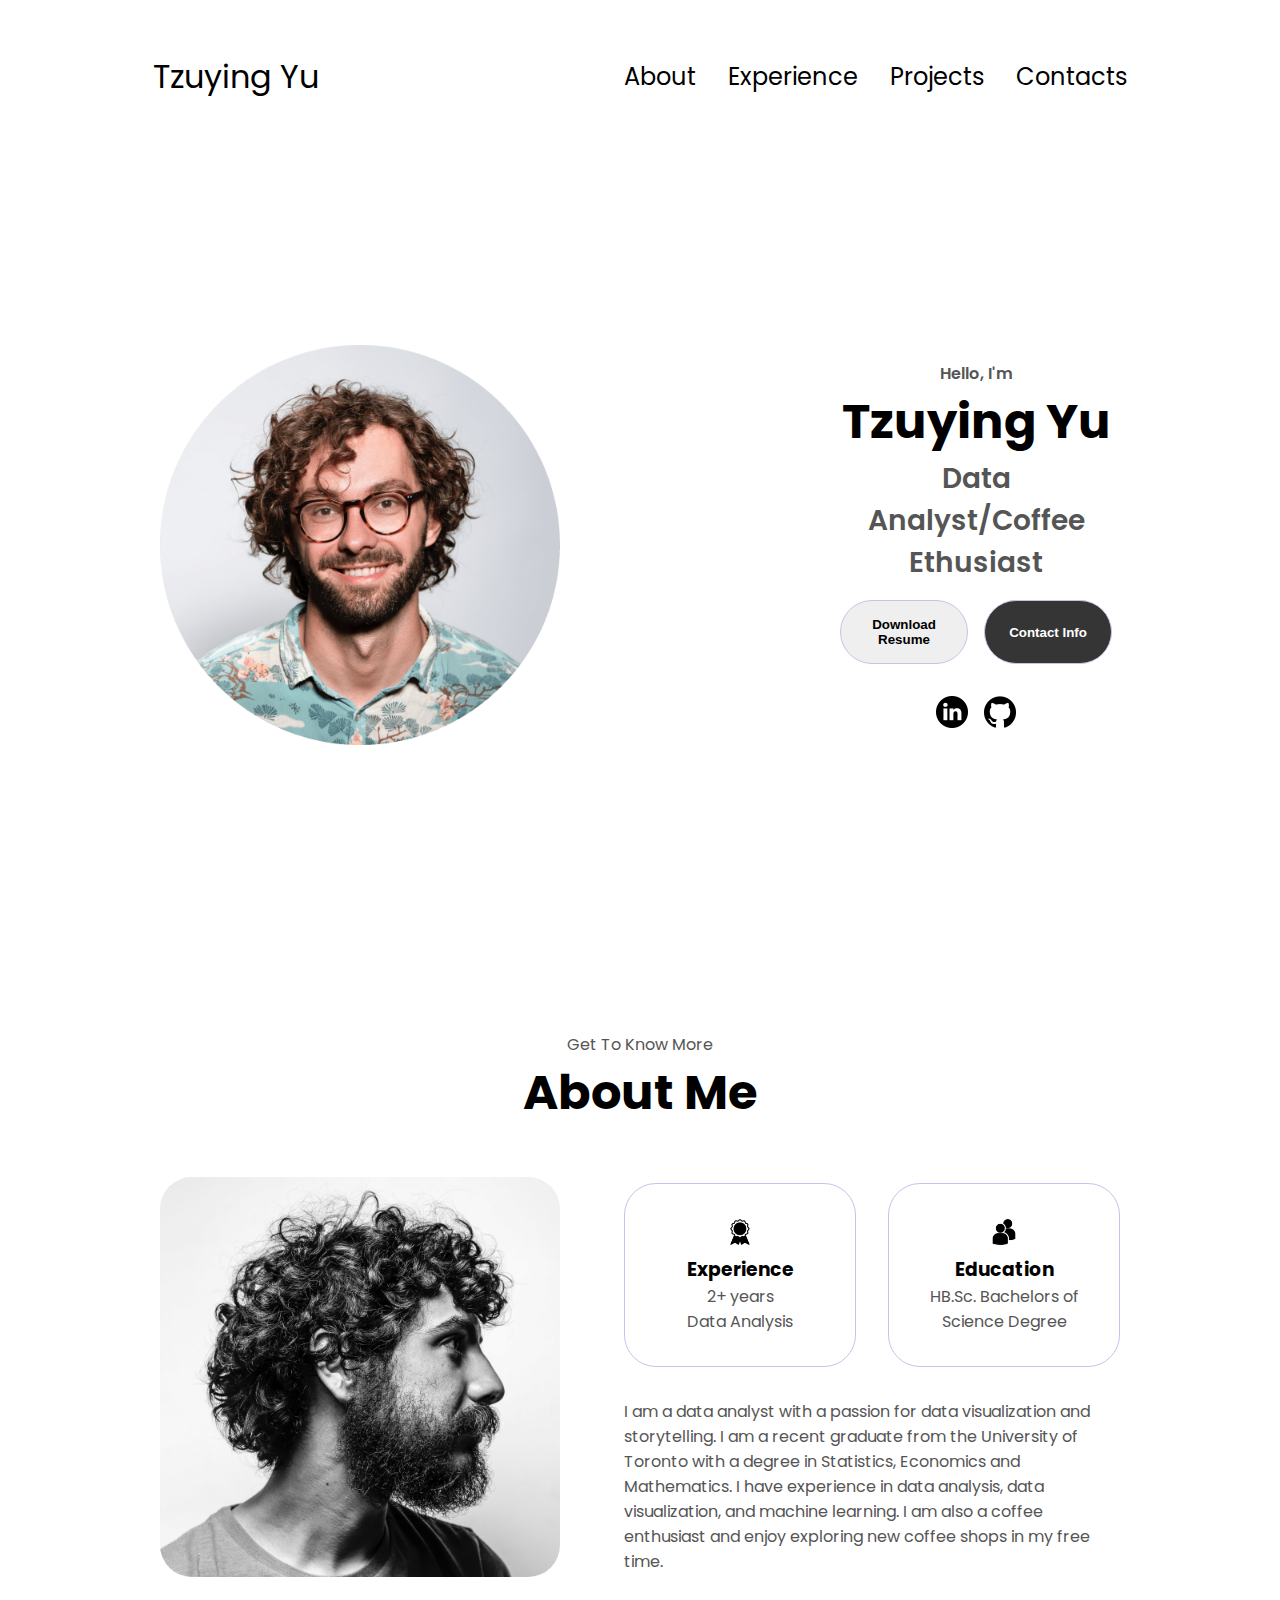
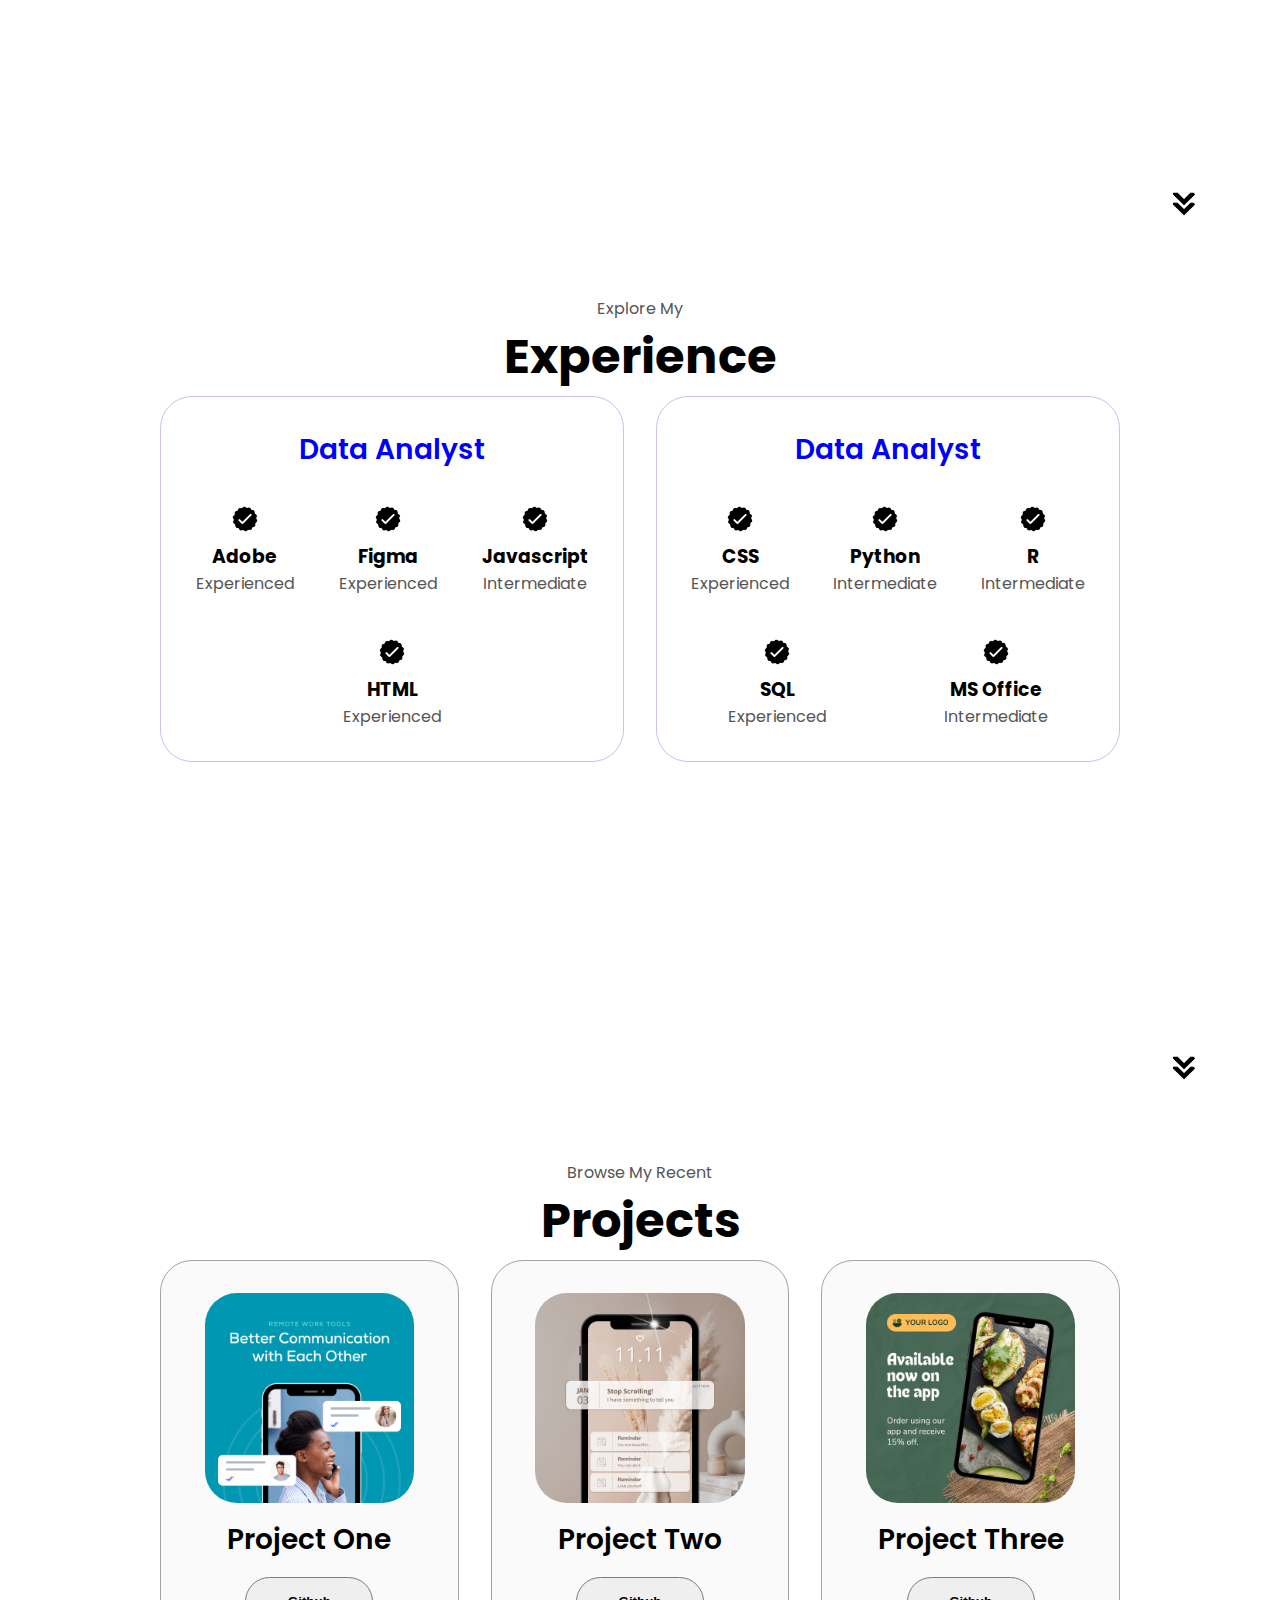
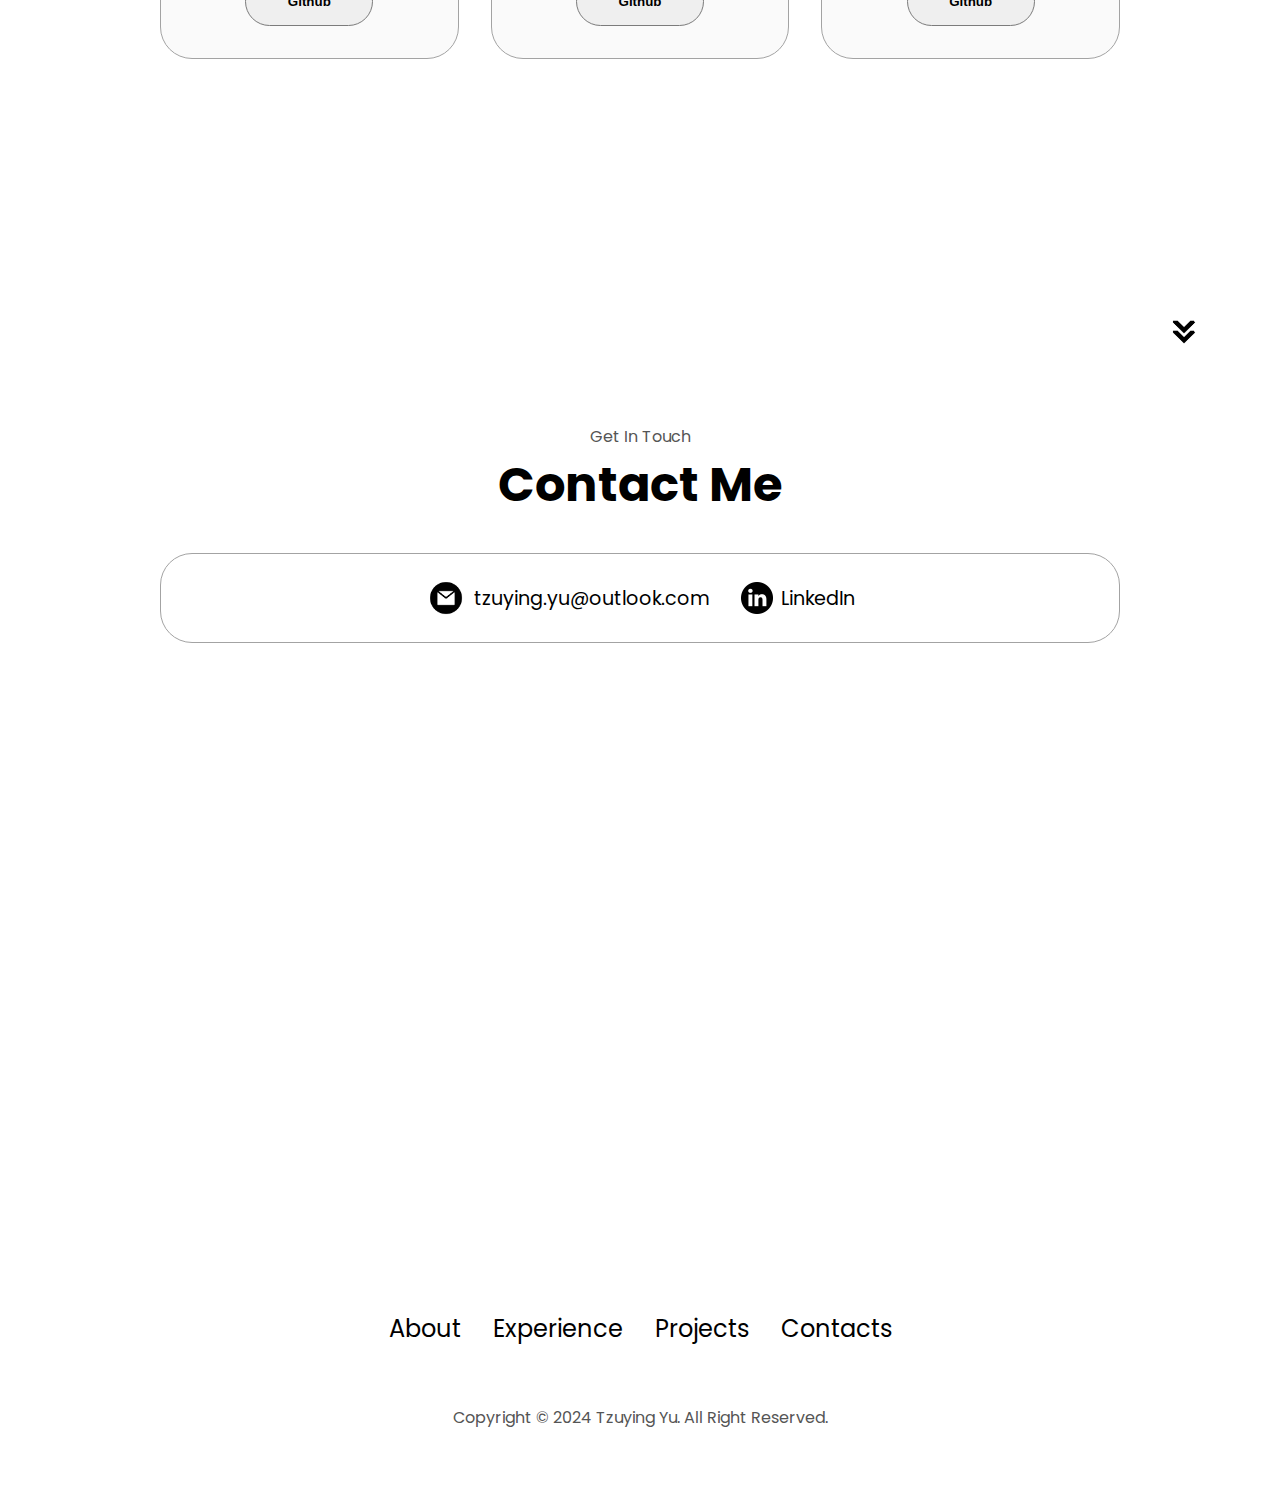
==== index.html @ 02674f62 "Finished Web" ====
<!DOCTYPE html>
<html lang="en">
    <head>
        <meta charset="UTF-8" />
        <meta http-equiv="X-UA-Compatible" content="IE-edge" />
        <meta name="viewport" content="width=device-width, initial-scale=1.0"  />
        <title>My Portfolio</title>
        <link rel="stylesheet" href="style.css" />
        <link rel="stylesheet" href="media.css" />
    </head>
    <body>
        <nav id = "desktop-nav">
            <div class = "logo">Tzuying Yu</div>
            <div>
                <ul class = "nav-links">
                    <li><a href="#about">About</a></li>
                    <li><a href="#experience">Experience</a></li>
                    <li><a href="#projects">Projects</a></li>
                    <li><a href="#contacts">Contacts</a></li>
                </ul>
            </div>
        </nav>
        <nav id = "hamburger-nav">
            <div class = "logo">Tzuying Yu</div>
            <div class = "hamburger-menu">
                <div class = "hamburger-icon" onclick = "toggleMenu()">
                    <span></span>
                    <span></span>
                    <span></span>
                </div>
                <div class  = "menu-links">
                    <li><a href="#about"onclick = "toggleMenu()">About</a></li>
                    <li><a href="#experience"onclick = "toggleMenu()">Experience</a></li>
                    <li><a href="#projects"onclick = "toggleMenu()">Projects</a></li>
                    <li><a href="#contacts"onclick = "toggleMenu()">Contacts</a></li>
                </div>
            </div>
        </nav>
        <section id="profile">
            <div class="section_pic-container">
                <img src="./assets/profile-pic.png" alt="profile pic"
                 />
            </div>
            <div class = "section_text">
                <p class="section_text_p1">Hello, I'm </p>
                <h1 class="title">Tzuying Yu</h1>
                <p class="section_text_p2">Data Analyst/Coffee Ethusiast</p>
                <div class = "btn-container">
                    <button class = "btn btn-color-2" onclick="window.open('./assets/resume.pdf')">
                        Download Resume</button>
                    <button class = "btn btn-color-1" onclick="location.href ='./#conact'">
                        Contact Info</button>
                </div>
                <div id = "social-container">
                    <img src="./assets/linkedin.png" 
                    alt="my linkedin profile" 
                    class = "icon"
                    onclick="location.href='https://www.linkedin.com/in/tzu-ying-yu-nicole0817/'"/>
                    
                    <img src="./assets/github.png" 
                    alt="my Github profile" 
                    class = "icon"
                    onclick="location.href='https://github.com/tzuying-nicoleyu'"/>
                </div>
        </section>
        <section id="about">
            <p class="section_text_p1">Get To Know More</p>
            <h1 class ="title">About Me</h1>
            <div class = "section-container">
                <div class = "section_pic-container">
                    <img 
                    src="./assets/about-pic.png"
                    alt = "Profile Picture"
                    class = "about-pic"
                    />
                </div>
                <div class = "about-details-container">
                    <div class = "about-container">
                        <div class = "details-container">
                            <img 
                                src="./assets/experience.png"
                                alt = "Experience icon"
                                class = "icon"
                            />
                            <h3>Experience</h3>
                            <p>2+ years<br/>Data Analysis</p>
                        </div>
                        <div class = "details-container">
                            <img
                                src = "./assets/education.png"
                                alt = "Education icon"
                                class = "icon"
                            />
                            <h3>Education</h3>
                            <p>HB.Sc. Bachelors of Science Degree</p>
                        </div>
                    </div>
                    <div class = "text-container">
                        <p>
                        I am a data analyst with a passion for data visualization and storytelling. 
                        I am a recent graduate from the University of Toronto with a degree in Statistics, Economics and Mathematics.
                        I have experience in data analysis, data visualization, and machine learning. 
                        I am also a coffee enthusiast and enjoy exploring new coffee shops in my free time.
                        </p>
                    </div>
                </div>
            </div>
            <img 
                src="./assets/arrow.png" 
                alt="Arrow icon"
                class = "icon arrow"
                onclick="location.href= '/#experience'"
            />
        </section>
        <section id="experience">
            <p class = "section_text_p1"> Explore My</p>
            <h1 class = "title">Experience</h1>
            <div class = "experience-details-container">
                <div class = "about-container">
                    <div class = "details-container">
                        <h2 class = "experience-sub-title">Data Analyst</h2>
                        <div class="article-container">
                            <ariticle>
                                <img 
                                    src="./assets/checkmark.png"
                                    alt = "Experience icon"
                                    class = "icon"
                                />
                                <div>
                                    <h3>Adobe</h3>
                                    <p>Experienced</p>
                                </div>
                            </ariticle>
                            <ariticle>
                                <img 
                                    src="./assets/checkmark.png"
                                    alt = "Experience icon"
                                    class = "icon"
                                />
                                <div>
                                    <h3>Figma</h3>
                                    <p>Experienced</p>
                                </div>
                            </ariticle>
                            <ariticle>
                                <img 
                                    src="./assets/checkmark.png"
                                    alt = "Experience icon"
                                    class = "icon"
                                />
                                <div>
                                    <h3>Javascript</h3>
                                    <p>Intermediate</p>
                                </div>
                            </ariticle>
                            <ariticle>
                                <img 
                                    src="./assets/checkmark.png"
                                    alt = "Experience icon"
                                    class = "icon"
                                />
                                <div>
                                    <h3>HTML</h3>
                                    <p>Experienced</p>
                                </div>
                            </ariticle>
                        </div>
                    </div>
                    <div class = "details-container">
                        <h2 class = "experience-sub-title">Data Analyst</h2>
                        <div class="article-container">
                            <ariticle>
                                <img 
                                    src="./assets/checkmark.png"
                                    alt = "Experience icon"
                                    class = "icon"
                                />
                                <div>
                                    <h3>CSS</h3>
                                    <p>Experienced</p>
                                </div>
                            </ariticle>
                            <ariticle>
                                <img 
                                    src="./assets/checkmark.png"
                                    alt = "Experience icon"
                                    class = "icon"
                                />
                                <div>
                                    <h3>Python</h3>
                                    <p>Intermediate</p>
                                </div>
                            </ariticle>
                            <ariticle>
                                <img 
                                    src="./assets/checkmark.png"
                                    alt = "Experience icon"
                                    class = "icon"
                                />
                                <div>
                                    <h3>R</h3>
                                    <p>Intermediate</p>
                                </div>
                            </ariticle>
                            <ariticle>
                                <img 
                                    src="./assets/checkmark.png"
                                    alt = "Experience icon"
                                    class = "icon"
                                />
                                <div>
                                    <h3>SQL</h3>
                                    <p>Experienced</p>
                                </div>
                            </ariticle>
                            <ariticle>
                                <img 
                                    src="./assets/checkmark.png"
                                    alt = "Experience icon"
                                    class = "icon"
                                />
                                <div>
                                    <h3>MS Office</h3>
                                    <p>Intermediate</p>
                                </div>
                            </ariticle>
                        </div>
                    </div>
                </div>
                <img 
                src="./assets/arrow.png" 
                alt="Arrow icon"
                class = "icon arrow"
                onclick="location.href= '/#projects'"
                />
            </div>
        </section>
        <section id="projects">
            <p class = "section_text_p1">Browse My Recent</p>
            <h1 class = "title">Projects</h1>
            <div class = "experience-details-container">
                <div class = "about-container">
                    <div class = "details-container color-container">
                        <div class = "article-container">
                            <img 
                                src = "./assets/project-1.png"
                                alt = "Project 1"
                                class = "project-img"
                            />
                        </div>
                        <h2 class = "experience-sub-title project-title">Project One</h2>
                        <div class = "btn-container">
                            <button
                                class = "btn btn-color-2 project-btn"
                                onclick = "location.href='https://github.com/'">
                                Github
                            </button>
                        </div>
                    </div>
                    <div class = "details-container color-container">
                        <div class = "article-container">
                            <img 
                                src = "./assets/project-2.png"
                                alt = "Project 2"
                                class = "project-img"
                            />
                        </div>
                        <h2 class = "experience-sub-title project-title">Project Two</h2>
                        <div class = "btn-container">
                            <button
                                class = "btn btn-color-2 project-btn"
                                onclick = "location.href='https://github.com/'">
                                Github
                            </button>
                        </div>
                    </div>
                    <div class = "details-container color-container">
                        <div class = "article-container">
                            <img 
                                src = "./assets/project-3.png"
                                alt = "Project 3"
                                class = "project-img"
                            />
                        </div>
                        <h2 class = "experience-sub-title project-title">Project Three</h2>
                        <div class = "btn-container">
                            <button
                                class = "btn btn-color-2 project-btn"
                                onclick = "location.href='https://github.com/'">
                                Github
                            </button>
                        </div>
                    </div>
                </div>
                <img 
                src="./assets/arrow.png" 
                alt="Arrow icon"
                class = "icon arrow"
                onclick="location.href= '/#contacts'"
                />
            </div>
        </section>
        <section id = "contacts">
            <p class = "section_text_p1"> Get In Touch</p>
            <h1 class ="title">Contact Me</h1>
            <div class = "contact-info-upper-container">
                <div class = "contact-info-container">
                    <img
                        src="./assets/email.png"
                        alt = "Email icon"
                        class = "icon email-icon contact-icon"
                    />
                    <p><a href = "mailto:tzuying.yu@outlook.com">tzuying.yu@outlook.com</a></p>
                </div>
                <div class = "contact-info-container">
                    <img
                        src="./assets/linkedin.png"
                        alt = "Email icon"
                        class = "icon contact-icon"
                    />
                    <p><a href = "https://www.linkedin.com/in/tzu-ying-yu-nicole0817/">LinkedIn</a></p>
                </div>
            </div>
        </section>
        <footer>
            <nav>
                <div class = "nav-links-container">
                    <ul class = "nav-links">
                        <li><a href="#about">About</a></li>
                        <li><a href="#experience">Experience</a></li>
                        <li><a href="#projects">Projects</a></li>
                        <li><a href="#contacts">Contacts</a></li>
                    </ul>
                </div>
            </nav>
            <p>Copyright &#169; 2024 Tzuying Yu. All Right Reserved.</p>
        </footer>
        <script src="scripts.js"></script> 
    </body>
</html>
---- style.css ----
/* General */


@import url('https://fonts.googleapis.com/css2?family=Poppins:wght@300;400;500;600&display=swap');


*{
    margin: 0;
    padding:0;

}
body{
    font-family : "Poppins", "sans-serif";
}

html{
    scroll-behavior: smooth;
}

p {
    color: rgb(85, 85, 85);
}

/*TRANSITION*/

a, .btn{
    transition: all 300ms ease;
}

/*Desktop Nav*/




nav{
    justify-content: space-around;
    align-items: center;
    height:17vh;
    display:flex;
}

.nav-links{
    gap: 2rem;
    list-style: none;
    font-size: 1.5rem;
    display: flex;
}

a{
    color: black;
    text-decoration: none;
    text-decoration-color: white;
}

a:hover{
    color:grey;
    text-decoration:underline;
    text-underline-offset:1rem;
    text-decoration-color: rgb(181,181,181)
}

.logo{
    font-size: 2rem;
}

.logo:hover{
    cursor: default;
}

/*HAMBURGER MENU*/

#hamburger-nav{
    display: none;
}

.hamburger-menu{
    position: relative;
    display: inline-block;
}

.hamburger-icon{
    display: flex;
    flex-direction: column;
    justify-content:space-between;
    height: 24px;
    width: 30px;
    cursor:pointer;
}

.hamburger-icon span{
    width : 100%;
    height:2px;
    background-color: black;
    transition: all 0.3 ease-in-out;
}

.menu-links{
    position:absolute;
    top:100%;
    right:0;
    background-color: white;
    width:fit-content;
    max-height:0;
    overflow:hidden;
    transition:all 0.3 ease-in-out;
}

.menu-links a {
    display:block;
    padding: 10px;
    text-align: center;
    font-size: 1.5rem;
    color: black;
    text-decoration: none;
    transition: all 0.3 ease-in-out;
}


.menu-links li {
    list-style: none;

}

.menu-links.open {
    max-height: 300px;

}

.hamburger-icon.open span:first-child{
    transform:rotate(45deg) translate(10px, 5px);
}
.hamburger-icon.open span:nth-child(2){
    opacity: 0;
}
.hamburger-icon.open span:last-child{
    transform:rotate(-45deg) translate(10px, -5px);
}

.hamburger-icon span:first-child {
    transform: none;
}
.hamburger-icon span:first-child {
    opacity: 1;
}
.hamburger-icon span:first-child {
    transform: none;
}


/* Section */

section{
    padding-top: 4vh;
    height: 96vh;
    margin: 0 10rem;
    box-sizing: border-box;
    min-height: fit-content;
}

.section-container {
    display: flex;  
}

/* Profile section */
#profile{
    display: flex;
    justify-content: center;
    gap: 17rem;
    height:70vh;
}

.section_pic-container{
    display: flex;
    height:500px;
    width: 500px;
    margin: auto 10;
}

.section_text {
    align-self: center;
    text-align: center;
}

.section_text p {
    font-weight: 600;
}


.section_text_p1 {
    text-align: center;
}

.section_text_p2{
    font-size: 1.75rem;
    margin-bottom: 1rem;
}

.title{
    font-size: 3rem;
    text-align: center;
}

#social-container{
    display:flex;
    justify-content: center;
    margin-top: 2rem;
    gap: 1rem;
}

/* Icon */

.icon{
    cursor:pointer;
    height: 2rem;
}


/* Button */
.btn-container {
    display: flex;
    justify-content: center;
    gap: 1rem;
}

.btn {
    font-weight: 600;
    transition: all 300ms ease;
    padding: 1rem;
    width: 8rem;
    border-radius: 2rem;
}

.btn-color-1,
.btn-color-2 {
    border:rgb(207, 190, 237) 0.1rem solid
}

.btn-color-1:hover,
.btn-color-2:hover {
    cursor:pointer;
}

.btn-color-1 {
    background: rgb(53,53,53);
    color: white;
}

.btn-color-1:hover {
    background: rgb(0,0,0)
}

.btn-color-2{
    background-color: none;
}
.btn-color-2:hover{
    background: rgb(221, 203, 252);
}

.btn-container {
    gap: 1rem;
}


/* About Section */

#about {
    position: relative;
}

.about-container {
    gap: 2rem;
    margin-bottom: 2rem;
    margin-top: 0.2rem;
}

.about-details-container {
    justify-content: center;
    flex-direction: column;
}

.about-container, 
.about-details-container{
    display: flex;
}

.about-pic {
    border-radius: 2rem;
}

.arrow {
    position: absolute;
    right: -5rem;
    bottom: 2.5rem;
}

.details-container {
    padding: 2rem;
    flex: 1;
    background: white;
    border-radius: 2rem;
    border:rgb(207, 190, 237) 0.1rem solid;
    text-align: center;
}

.section-container {
    gap: 4rem;
    height: 60%;
}

.section_pic-container{
    height: 400px;
    width: 400px;
    margin: auto 0;
}

/*Experience Section*/

#experience {
    position: relative
}

.experience-sub-title {
    color: blue;
    font-weight: 600;
    font-size:1.75rem;
    margin-bottom:2rem;
}

.experience-details-container{
    display: flex;
    justify-content: center;
    flex-direction: column;
}

.article-container {
    display:flex;
    text-align: inital;
    flex-wrap: wrap;
    flex-direction: row;
    gap: 2.5rem;
    justify-content: space-around;
}

article {
    display: flex;
    width:10rem;
    justify-content: space-around;
    gap: 0.5rem;
}

article .icon{
    cursor:default
}

/* Projects Section*/


#projects {
    position: relative;
}

.color-container{
    border-color : rgb(163, 163,163);
    background: rgb(250, 250, 250)
}

.project-img{
    border-radius: 2rem;
    width:90%;
    height:90%
}

.project-title {
    margin: 1rem;
    color: black;
}

.project-btn {
    color: balck;
    border-color: rgb(123,123,123)
}


/* CONTACT */

#contact {
    display: flex;
    justify-content: center;
    flex-direction: column;
    height: 70vh;
}

.contact-info-upper-container {
    display:flex;
    justify-content: center;
    border-radius: 2rem;
    border: rgb(85, 85, 85) 0.1rem solid;
    border-color: rgb(163, 163,163);
    margin: 2rem auto;
    padding: 0.5rem;
}

.contact-info-container {
    display: flex;
    align-items: center;
    justify-content: center;
    gap: 0.5rem;
    margin: 1rem;
}

.contact-info-container p{
    font-size: larger;
}

.contact-icon {
    cursor: default;
}

.email-icon {
    height: 2.5rem;
}

/*footer section*/

footer{
    height: 26vh;
    margin: 0 1rem;
}

footer p {
    text-align: center;
}
---- media.css ----
@media screen and (max-width:1400px) {
    #profile {
        height: 83vh;
        margin-bottom: 6rem;
    }
    
   .about-container {
    flex-wrap: wrap;
   }
}

@media screen and (max-width:1200px) {
    #desktop-nav{
        display: none;
    }
    
    #hamburger-nav{
        display: flex;
    }  

    #experience,
    .experience-details-container{
        margin-top: 2rem;
    }
    #profile,
    .section-container {
        display: block;
    }

    .arrow {
        display: none;
    }

    section,
    .section-container {
        height: fit-content;
    }

    section{
        margin: 0,5%;
    }
    .section_pic-container {
        width: 275PX;
        height: 275px;
        margin: 0 auto 2rem;
    }
    .about-container {
        margin-top: 0;
    }
}

@media screen and (max-width:600) {
    #contact,
    footer {
        height: 40vh;
        margin-bottom: 0;
    }

    #profile {
        height: 83vh;
        margin-bottom: 0;
    }

    article {
        font-size: 1rem;
    }

    footer nav{
        height: fit-content;
        margin-bottom: 2rem;
    }

    .about-container,
    .contact-info-upper-container,
    .btn-container {
        flex-wrap: wrap;
    }
    .contact-info-container {
        margin: 0;
    }

    .contact-info-container p,
    .nav-links li a {
        font-size: 1rem;
    }

    .experience-sub-title{
        font-size: 1.25rem;
    }

    .logo{
        font-size: 1.5rem;
    }

    .nav-links {
        flex-direction: column;
        gap: 0.5rem;
        text-align: center;
    }

    .section_pic-container {
        width: auto;
        height: 46vw;
        justify-content: center;
    }
    .section_text_p2 {
        font-size: 1.22rem;

    }
    .title{
        font-size: 2rem;
    }
    .text-container {
        text-align: justify;
    }
}
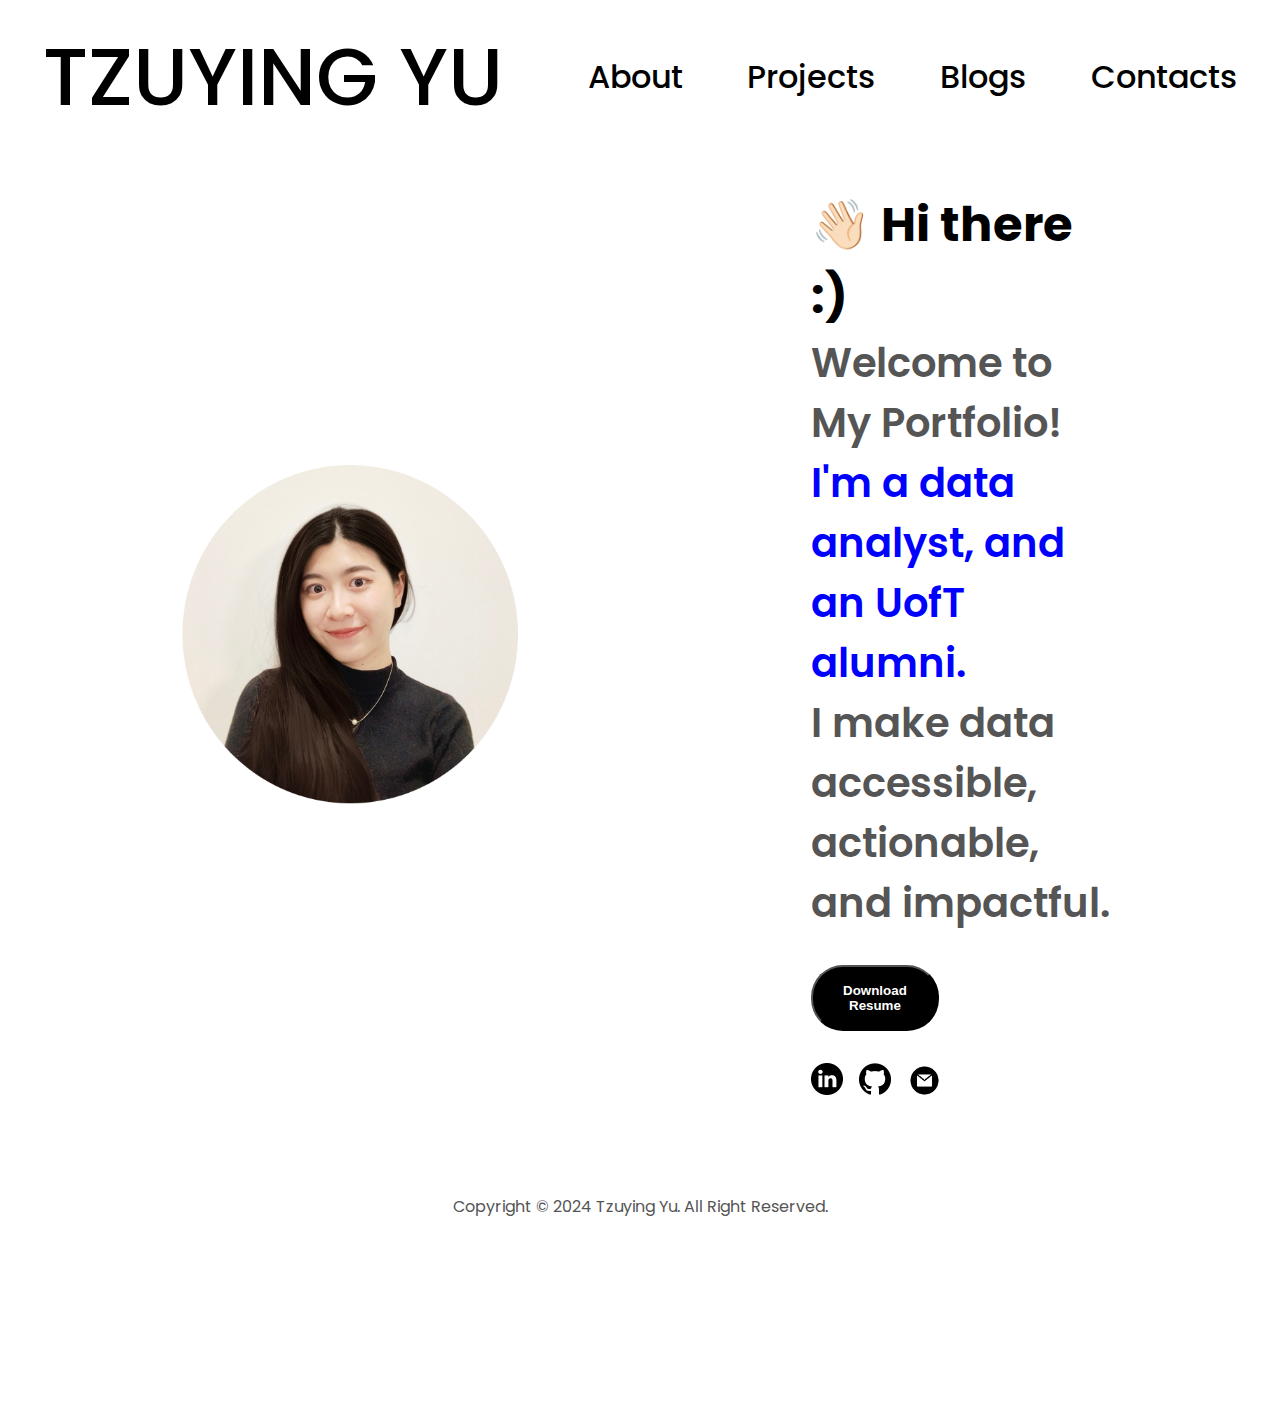
==== commit c2bcb889: "new version" ====
--- a/index.html
+++ b/index.html
@@ -10,12 +10,14 @@
     </head>
     <body>
         <nav id = "desktop-nav">
-            <div class = "logo">Tzuying Yu</div>
+            <div class = "logo">
+                <a herf = "https://tzuying-yu-nicole.netlify.app/">TZUYING YU</a>
+            </div>
             <div>
                 <ul class = "nav-links">
-                    <li><a href="#about">About</a></li>
-                    <li><a href="#experience">Experience</a></li>
-                    <li><a href="#projects">Projects</a></li>
+                    <li><a href="about.html">About</a></li>
+                    <li><a href="projects.html">Projects</a></li>
+                    <li><a href="blogs.html">Blogs</a></li>
                     <li><a href="#contacts">Contacts</a></li>
                 </ul>
             </div>
@@ -42,14 +44,13 @@
                  />
             </div>
             <div class = "section_text">
-                <p class="section_text_p1">Hello, I'm </p>
-                <h1 class="title">Tzuying Yu</h1>
-                <p class="section_text_p2">Data Analyst/Coffee Ethusiast</p>
+                <h1 class="title">👋🏻 Hi there :)</h1>
+                <p>Welcome to My Portfolio!</p>
+                <p class="section_text_color">I'm a data analyst, and an UofT alumni.</p>
+                <p class = "section_text_end">I make data accessible, actionable, and impactful.</p>
                 <div class = "btn-container">
                     <button class = "btn btn-color-2" onclick="window.open('./assets/resume.pdf')">
                         Download Resume</button>
-                    <button class = "btn btn-color-1" onclick="location.href ='./#conact'">
-                        Contact Info</button>
                 </div>
                 <div id = "social-container">
                     <img src="./assets/linkedin.png" 
@@ -61,278 +62,14 @@
                     alt="my Github profile" 
                     class = "icon"
                     onclick="location.href='https://github.com/tzuying-nicoleyu'"/>
-                </div>
-        </section>
-        <section id="about">
-            <p class="section_text_p1">Get To Know More</p>
-            <h1 class ="title">About Me</h1>
-            <div class = "section-container">
-                <div class = "section_pic-container">
-                    <img 
-                    src="./assets/about-pic.png"
-                    alt = "Profile Picture"
-                    class = "about-pic"
-                    />
-                </div>
-                <div class = "about-details-container">
-                    <div class = "about-container">
-                        <div class = "details-container">
-                            <img 
-                                src="./assets/experience.png"
-                                alt = "Experience icon"
-                                class = "icon"
-                            />
-                            <h3>Experience</h3>
-                            <p>2+ years<br/>Data Analysis</p>
-                        </div>
-                        <div class = "details-container">
-                            <img
-                                src = "./assets/education.png"
-                                alt = "Education icon"
-                                class = "icon"
-                            />
-                            <h3>Education</h3>
-                            <p>HB.Sc. Bachelors of Science Degree</p>
-                        </div>
-                    </div>
-                    <div class = "text-container">
-                        <p>
-                        I am a data analyst with a passion for data visualization and storytelling. 
-                        I am a recent graduate from the University of Toronto with a degree in Statistics, Economics and Mathematics.
-                        I have experience in data analysis, data visualization, and machine learning. 
-                        I am also a coffee enthusiast and enjoy exploring new coffee shops in my free time.
-                        </p>
-                    </div>
-                </div>
-            </div>
-            <img 
-                src="./assets/arrow.png" 
-                alt="Arrow icon"
-                class = "icon arrow"
-                onclick="location.href= '/#experience'"
-            />
-        </section>
-        <section id="experience">
-            <p class = "section_text_p1"> Explore My</p>
-            <h1 class = "title">Experience</h1>
-            <div class = "experience-details-container">
-                <div class = "about-container">
-                    <div class = "details-container">
-                        <h2 class = "experience-sub-title">Data Analyst</h2>
-                        <div class="article-container">
-                            <ariticle>
-                                <img 
-                                    src="./assets/checkmark.png"
-                                    alt = "Experience icon"
-                                    class = "icon"
-                                />
-                                <div>
-                                    <h3>Adobe</h3>
-                                    <p>Experienced</p>
-                                </div>
-                            </ariticle>
-                            <ariticle>
-                                <img 
-                                    src="./assets/checkmark.png"
-                                    alt = "Experience icon"
-                                    class = "icon"
-                                />
-                                <div>
-                                    <h3>Figma</h3>
-                                    <p>Experienced</p>
-                                </div>
-                            </ariticle>
-                            <ariticle>
-                                <img 
-                                    src="./assets/checkmark.png"
-                                    alt = "Experience icon"
-                                    class = "icon"
-                                />
-                                <div>
-                                    <h3>Javascript</h3>
-                                    <p>Intermediate</p>
-                                </div>
-                            </ariticle>
-                            <ariticle>
-                                <img 
-                                    src="./assets/checkmark.png"
-                                    alt = "Experience icon"
-                                    class = "icon"
-                                />
-                                <div>
-                                    <h3>HTML</h3>
-                                    <p>Experienced</p>
-                                </div>
-                            </ariticle>
-                        </div>
-                    </div>
-                    <div class = "details-container">
-                        <h2 class = "experience-sub-title">Data Analyst</h2>
-                        <div class="article-container">
-                            <ariticle>
-                                <img 
-                                    src="./assets/checkmark.png"
-                                    alt = "Experience icon"
-                                    class = "icon"
-                                />
-                                <div>
-                                    <h3>CSS</h3>
-                                    <p>Experienced</p>
-                                </div>
-                            </ariticle>
-                            <ariticle>
-                                <img 
-                                    src="./assets/checkmark.png"
-                                    alt = "Experience icon"
-                                    class = "icon"
-                                />
-                                <div>
-                                    <h3>Python</h3>
-                                    <p>Intermediate</p>
-                                </div>
-                            </ariticle>
-                            <ariticle>
-                                <img 
-                                    src="./assets/checkmark.png"
-                                    alt = "Experience icon"
-                                    class = "icon"
-                                />
-                                <div>
-                                    <h3>R</h3>
-                                    <p>Intermediate</p>
-                                </div>
-                            </ariticle>
-                            <ariticle>
-                                <img 
-                                    src="./assets/checkmark.png"
-                                    alt = "Experience icon"
-                                    class = "icon"
-                                />
-                                <div>
-                                    <h3>SQL</h3>
-                                    <p>Experienced</p>
-                                </div>
-                            </ariticle>
-                            <ariticle>
-                                <img 
-                                    src="./assets/checkmark.png"
-                                    alt = "Experience icon"
-                                    class = "icon"
-                                />
-                                <div>
-                                    <h3>MS Office</h3>
-                                    <p>Intermediate</p>
-                                </div>
-                            </ariticle>
-                        </div>
-                    </div>
-                </div>
-                <img 
-                src="./assets/arrow.png" 
-                alt="Arrow icon"
-                class = "icon arrow"
-                onclick="location.href= '/#projects'"
-                />
-            </div>
-        </section>
-        <section id="projects">
-            <p class = "section_text_p1">Browse My Recent</p>
-            <h1 class = "title">Projects</h1>
-            <div class = "experience-details-container">
-                <div class = "about-container">
-                    <div class = "details-container color-container">
-                        <div class = "article-container">
-                            <img 
-                                src = "./assets/project-1.png"
-                                alt = "Project 1"
-                                class = "project-img"
-                            />
-                        </div>
-                        <h2 class = "experience-sub-title project-title">Project One</h2>
-                        <div class = "btn-container">
-                            <button
-                                class = "btn btn-color-2 project-btn"
-                                onclick = "location.href='https://github.com/'">
-                                Github
-                            </button>
-                        </div>
-                    </div>
-                    <div class = "details-container color-container">
-                        <div class = "article-container">
-                            <img 
-                                src = "./assets/project-2.png"
-                                alt = "Project 2"
-                                class = "project-img"
-                            />
-                        </div>
-                        <h2 class = "experience-sub-title project-title">Project Two</h2>
-                        <div class = "btn-container">
-                            <button
-                                class = "btn btn-color-2 project-btn"
-                                onclick = "location.href='https://github.com/'">
-                                Github
-                            </button>
-                        </div>
-                    </div>
-                    <div class = "details-container color-container">
-                        <div class = "article-container">
-                            <img 
-                                src = "./assets/project-3.png"
-                                alt = "Project 3"
-                                class = "project-img"
-                            />
-                        </div>
-                        <h2 class = "experience-sub-title project-title">Project Three</h2>
-                        <div class = "btn-container">
-                            <button
-                                class = "btn btn-color-2 project-btn"
-                                onclick = "location.href='https://github.com/'">
-                                Github
-                            </button>
-                        </div>
-                    </div>
-                </div>
-                <img 
-                src="./assets/arrow.png" 
-                alt="Arrow icon"
-                class = "icon arrow"
-                onclick="location.href= '/#contacts'"
-                />
-            </div>
-        </section>
-        <section id = "contacts">
-            <p class = "section_text_p1"> Get In Touch</p>
-            <h1 class ="title">Contact Me</h1>
-            <div class = "contact-info-upper-container">
-                <div class = "contact-info-container">
-                    <img
-                        src="./assets/email.png"
-                        alt = "Email icon"
-                        class = "icon email-icon contact-icon"
-                    />
-                    <p><a href = "mailto:tzuying.yu@outlook.com">tzuying.yu@outlook.com</a></p>
-                </div>
-                <div class = "contact-info-container">
-                    <img
-                        src="./assets/linkedin.png"
-                        alt = "Email icon"
-                        class = "icon contact-icon"
-                    />
-                    <p><a href = "https://www.linkedin.com/in/tzu-ying-yu-nicole0817/">LinkedIn</a></p>
-                </div>
-            </div>
+                    
+                    <img src="./assets/email.png" 
+                    alt="" 
+                    class = "icon_email"
+                    onclick="location.href='mailto:tzuying.yu@outlook.com'"/>
+                </div>            
         </section>
         <footer>
-            <nav>
-                <div class = "nav-links-container">
-                    <ul class = "nav-links">
-                        <li><a href="#about">About</a></li>
-                        <li><a href="#experience">Experience</a></li>
-                        <li><a href="#projects">Projects</a></li>
-                        <li><a href="#contacts">Contacts</a></li>
-                    </ul>
-                </div>
-            </nav>
             <p>Copyright &#169; 2024 Tzuying Yu. All Right Reserved.</p>
         </footer>
         <script src="scripts.js"></script> 
--- a/style.css
+++ b/style.css
@@ -7,8 +7,8 @@
 *{
     margin: 0;
     padding:0;
-
-}
+}
+
 body{
     font-family : "Poppins", "sans-serif";
 }
@@ -28,10 +28,6 @@
 }
 
 /*Desktop Nav*/
-
-
-
-
 nav{
     justify-content: space-around;
     align-items: center;
@@ -40,27 +36,29 @@
 }
 
 .nav-links{
-    gap: 2rem;
+    gap: 4rem;
     list-style: none;
-    font-size: 1.5rem;
+    font-size: 2rem;
     display: flex;
 }
 
 a{
     color: black;
+    font-weight:450;
     text-decoration: none;
     text-decoration-color: white;
 }
 
 a:hover{
-    color:grey;
+    color:blue;
     text-decoration:underline;
-    text-underline-offset:1rem;
-    text-decoration-color: rgb(181,181,181)
+    text-underline-offset:0.75rem;
+    text-decoration-color: grey;
 }
 
 .logo{
-    font-size: 2rem;
+    font-size: 5rem;
+    font-weight: 500;
 }
 
 .logo:hover{
@@ -173,36 +171,38 @@
     display: flex;
     height:500px;
     width: 500px;
-    margin: auto 10;
+    align-content: right;
 }
 
 .section_text {
     align-self: center;
-    text-align: center;
+    text-align: left;
+}
+
+.title{
+    font-size: 3rem;
 }
 
 .section_text p {
     font-weight: 600;
-}
-
-
-.section_text_p1 {
-    text-align: center;
-}
-
-.section_text_p2{
-    font-size: 1.75rem;
-    margin-bottom: 1rem;
-}
-
-.title{
-    font-size: 3rem;
-    text-align: center;
-}
+    font-size: 2.5rem;
+}
+
+
+.section_text_color{
+    text-align: left;
+    font-size:1.75rem;
+    color: blue;
+}
+
+.section_text_end{
+    margin-block-end: 2rem;
+}
+
 
 #social-container{
     display:flex;
-    justify-content: center;
+    justify-content: left;
     margin-top: 2rem;
     gap: 1rem;
 }
@@ -214,11 +214,15 @@
     height: 2rem;
 }
 
+.icon_email{
+    height: 2.2rem;
+}
+
 
 /* Button */
 .btn-container {
     display: flex;
-    justify-content: center;
+    justify-content: left;
     gap: 1rem;
 }
 
@@ -232,28 +236,14 @@
 
 .btn-color-1,
 .btn-color-2 {
-    border:rgb(207, 190, 237) 0.1rem solid
+    color: white;
+    background-color:black;
 }
 
 .btn-color-1:hover,
 .btn-color-2:hover {
     cursor:pointer;
-}
-
-.btn-color-1 {
-    background: rgb(53,53,53);
-    color: white;
-}
-
-.btn-color-1:hover {
-    background: rgb(0,0,0)
-}
-
-.btn-color-2{
-    background-color: none;
-}
-.btn-color-2:hover{
-    background: rgb(221, 203, 252);
+    background-color: gainsboro;
 }
 
 .btn-container {
@@ -298,7 +288,7 @@
     flex: 1;
     background: white;
     border-radius: 2rem;
-    border:rgb(207, 190, 237) 0.1rem solid;
+    border:rgb(246, 234, 211) 0.1rem solid;
     text-align: center;
 }
 
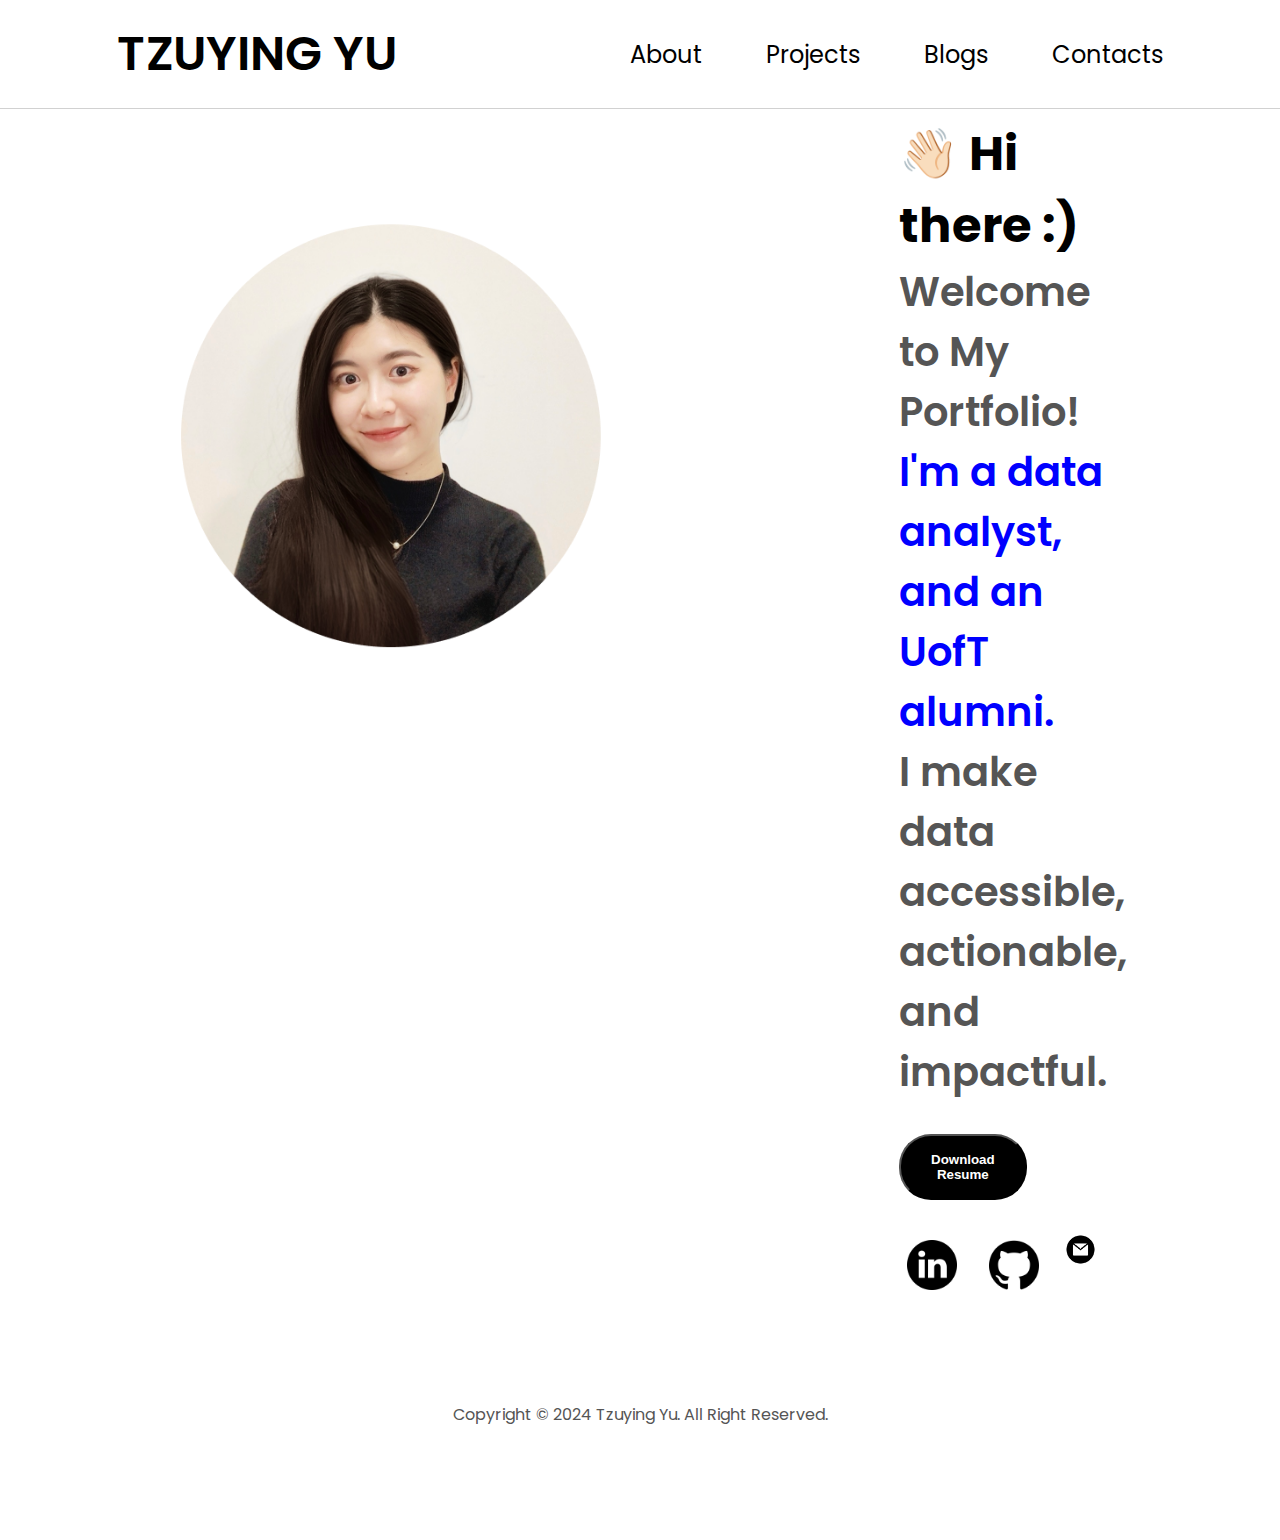
==== commit b2c48e04: "adding new pages" ====
--- a/index.html
+++ b/index.html
@@ -39,7 +39,7 @@
             </div>
         </nav>
         <section id="profile">
-            <div class="section_pic-container">
+            <div class="section-pic-container">
                 <img src="./assets/profile-pic.png" alt="profile pic"
                  />
             </div>
@@ -49,7 +49,7 @@
                 <p class="section_text_color">I'm a data analyst, and an UofT alumni.</p>
                 <p class = "section_text_end">I make data accessible, actionable, and impactful.</p>
                 <div class = "btn-container">
-                    <button class = "btn btn-color-2" onclick="window.open('./assets/resume.pdf')">
+                    <button class = "btn btn-color-1 btn-profile" onclick="window.open('./assets/resume.pdf')">
                         Download Resume</button>
                 </div>
                 <div id = "social-container">
--- a/style.css
+++ b/style.css
@@ -31,20 +31,21 @@
 nav{
     justify-content: space-around;
     align-items: center;
-    height:17vh;
+    height:12vh;
     display:flex;
+    border-bottom:1px solid rgba(103,103,103, 0.3) ;
 }
 
 .nav-links{
     gap: 4rem;
     list-style: none;
-    font-size: 2rem;
+    font-size: 1.5rem;
     display: flex;
 }
 
 a{
     color: black;
-    font-weight:450;
+    font: weight 350;
     text-decoration: none;
     text-decoration-color: white;
 }
@@ -57,15 +58,15 @@
 }
 
 .logo{
-    font-size: 5rem;
-    font-weight: 500;
+    font-size: 3rem;
+    font-weight: 550;
 }
 
 .logo:hover{
     cursor: default;
 }
 
-/*HAMBURGER MENU*/
+/************ HAMBURGER MENU ***************/
 
 #hamburger-nav{
     display: none;
@@ -145,10 +146,9 @@
 }
 
 
-/* Section */
-
+/************ Section ***************/
 section{
-    padding-top: 4vh;
+    padding-top: 1vh;
     height: 96vh;
     margin: 0 10rem;
     box-sizing: border-box;
@@ -159,7 +159,8 @@
     display: flex;  
 }
 
-/* Profile section */
+
+/************ Profile Section ***************/
 #profile{
     display: flex;
     justify-content: center;
@@ -167,11 +168,12 @@
     height:70vh;
 }
 
-.section_pic-container{
+.section-pic-container{
     display: flex;
     height:500px;
     width: 500px;
-    align-content: right;
+    justify-content: center; 
+    padding-top: 5rem;
 }
 
 .section_text {
@@ -222,8 +224,8 @@
 /* Button */
 .btn-container {
     display: flex;
+    gap: 1rem;
     justify-content: left;
-    gap: 1rem;
 }
 
 .btn {
@@ -234,140 +236,110 @@
     border-radius: 2rem;
 }
 
-.btn-color-1,
-.btn-color-2 {
+
+
+.btn-color-1 {
     color: white;
     background-color:black;
 }
 
-.btn-color-1:hover,
-.btn-color-2:hover {
+.btn-color-1:hover{
     cursor:pointer;
     background-color: gainsboro;
 }
 
-.btn-container {
-    gap: 1rem;
-}
-
-
-/* About Section */
+
+
+
+/********** About Section ***********/
 
 #about {
     position: relative;
 }
 
 .about-container {
-    gap: 2rem;
-    margin-bottom: 2rem;
-    margin-top: 0.2rem;
-}
-
-.about-details-container {
+    margin:0 10rem;
+    max-width: 1400px;
+}
+
+.about-title {
+    color: blue;
+    font-family: Georgia, serif;
+}
+
+
+.about-container p{
+    line-height: 1.8;
+    text-align: justify;
+    font-size: 20px;
+    font-family: Georgia, serif;
+    margin: 2rem 0;
+
+}
+
+.btn-container-about{
+    display: flex;
     justify-content: center;
-    flex-direction: column;
-}
-
-.about-container, 
-.about-details-container{
-    display: flex;
-}
-
-.about-pic {
-    border-radius: 2rem;
-}
-
-.arrow {
-    position: absolute;
-    right: -5rem;
-    bottom: 2.5rem;
-}
-
-.details-container {
     padding: 2rem;
-    flex: 1;
-    background: white;
-    border-radius: 2rem;
-    border:rgb(246, 234, 211) 0.1rem solid;
-    text-align: center;
-}
-
-.section-container {
-    gap: 4rem;
-    height: 60%;
-}
-
-.section_pic-container{
-    height: 400px;
-    width: 400px;
-    margin: auto 0;
-}
-
-/*Experience Section*/
-
-#experience {
-    position: relative
-}
-
-.experience-sub-title {
-    color: blue;
-    font-weight: 600;
-    font-size:1.75rem;
-    margin-bottom:2rem;
-}
-
-.experience-details-container{
-    display: flex;
-    justify-content: center;
-    flex-direction: column;
-}
-
-.article-container {
-    display:flex;
-    text-align: inital;
-    flex-wrap: wrap;
-    flex-direction: row;
-    gap: 2.5rem;
-    justify-content: space-around;
-}
-
-article {
-    display: flex;
-    width:10rem;
-    justify-content: space-around;
-    gap: 0.5rem;
-}
-
-article .icon{
-    cursor:default
-}
-
-/* Projects Section*/
-
-
+}
+
+/********* Article Section *********/
+
+article{
+    display: flex;
+    height: 80vh;
+    padding-top: 1vh;
+    margin: 0 10rem;
+    box-sizing: border-box;
+}
+
+/************ Projects Section *************/
 #projects {
     position: relative;
-}
-
-.color-container{
-    border-color : rgb(163, 163,163);
-    background: rgb(250, 250, 250)
-}
-
-.project-img{
-    border-radius: 2rem;
-    width:90%;
-    height:90%
-}
-
-.project-title {
-    margin: 1rem;
-    color: black;
-}
-
-.project-btn {
-    color: balck;
-    border-color: rgb(123,123,123)
+    margin: 0 15rem;
+
+}
+
+.project-container {
+    display: flex;
+    min-height: fit-content;
+    box-sizing: border-box;
+    align-items: left;
+    margin: 0rem 10rem;
+    max-width: 1000px;
+}
+
+.project-title{
+    font-family: Georgia, serif;
+    padding: 2rem;
+}
+.project-list {
+    display:flex;
+    flex-direction: column;
+    gap: 2.5rem;
+}
+
+ul li .date {
+    display: inline-block;
+    width: 20rem;
+    text-align: right;
+    margin-right: 3rem;
+}
+
+li {
+    position: relative;
+    padding: 0;
+    list-style: none;
+}
+.date{
+    font-size:20px;
+    font-style: italic;
+    font-family:Geneva, Verdana, sans-serif;
+}
+a.project-list-name{
+    font-size: 25px;
+    display:inline;
+    text-wrap: wrap;
 }
 
 
@@ -375,46 +347,41 @@
 
 #contact {
     display: flex;
-    justify-content: center;
-    flex-direction: column;
-    height: 70vh;
-}
-
-.contact-info-upper-container {
-    display:flex;
-    justify-content: center;
-    border-radius: 2rem;
-    border: rgb(85, 85, 85) 0.1rem solid;
-    border-color: rgb(163, 163,163);
-    margin: 2rem auto;
-    padding: 0.5rem;
-}
-
-.contact-info-container {
-    display: flex;
-    align-items: center;
-    justify-content: center;
-    gap: 0.5rem;
-    margin: 1rem;
-}
-
-.contact-info-container p{
-    font-size: larger;
-}
-
-.contact-icon {
-    cursor: default;
-}
-
-.email-icon {
-    height: 2.5rem;
-}
+    max-height: 75vh;
+}
+
+.contact-container{
+    position: fixed;
+    top: 45%;
+    left: 50%;
+    transform: translate(-50%, -50%);
+}
+.contact-title{
+    text-align: center;
+    font-size: 4rem;
+}
+.email{
+    text-align: center;
+    font-size: 2rem;
+}
+.contact-social-container{
+    text-align: center;
+    margin-top: 2rem;
+    gap: 2rem;
+}
+
+.icon{
+    margin: 8px;
+    height: 50px;
+}
+
 
 /*footer section*/
 
 footer{
-    height: 26vh;
-    margin: 0 1rem;
+    height: 10vh;
+    margin: 3rem 1rem;
+    padding-top:0.5rem;
 }
 
 footer p {
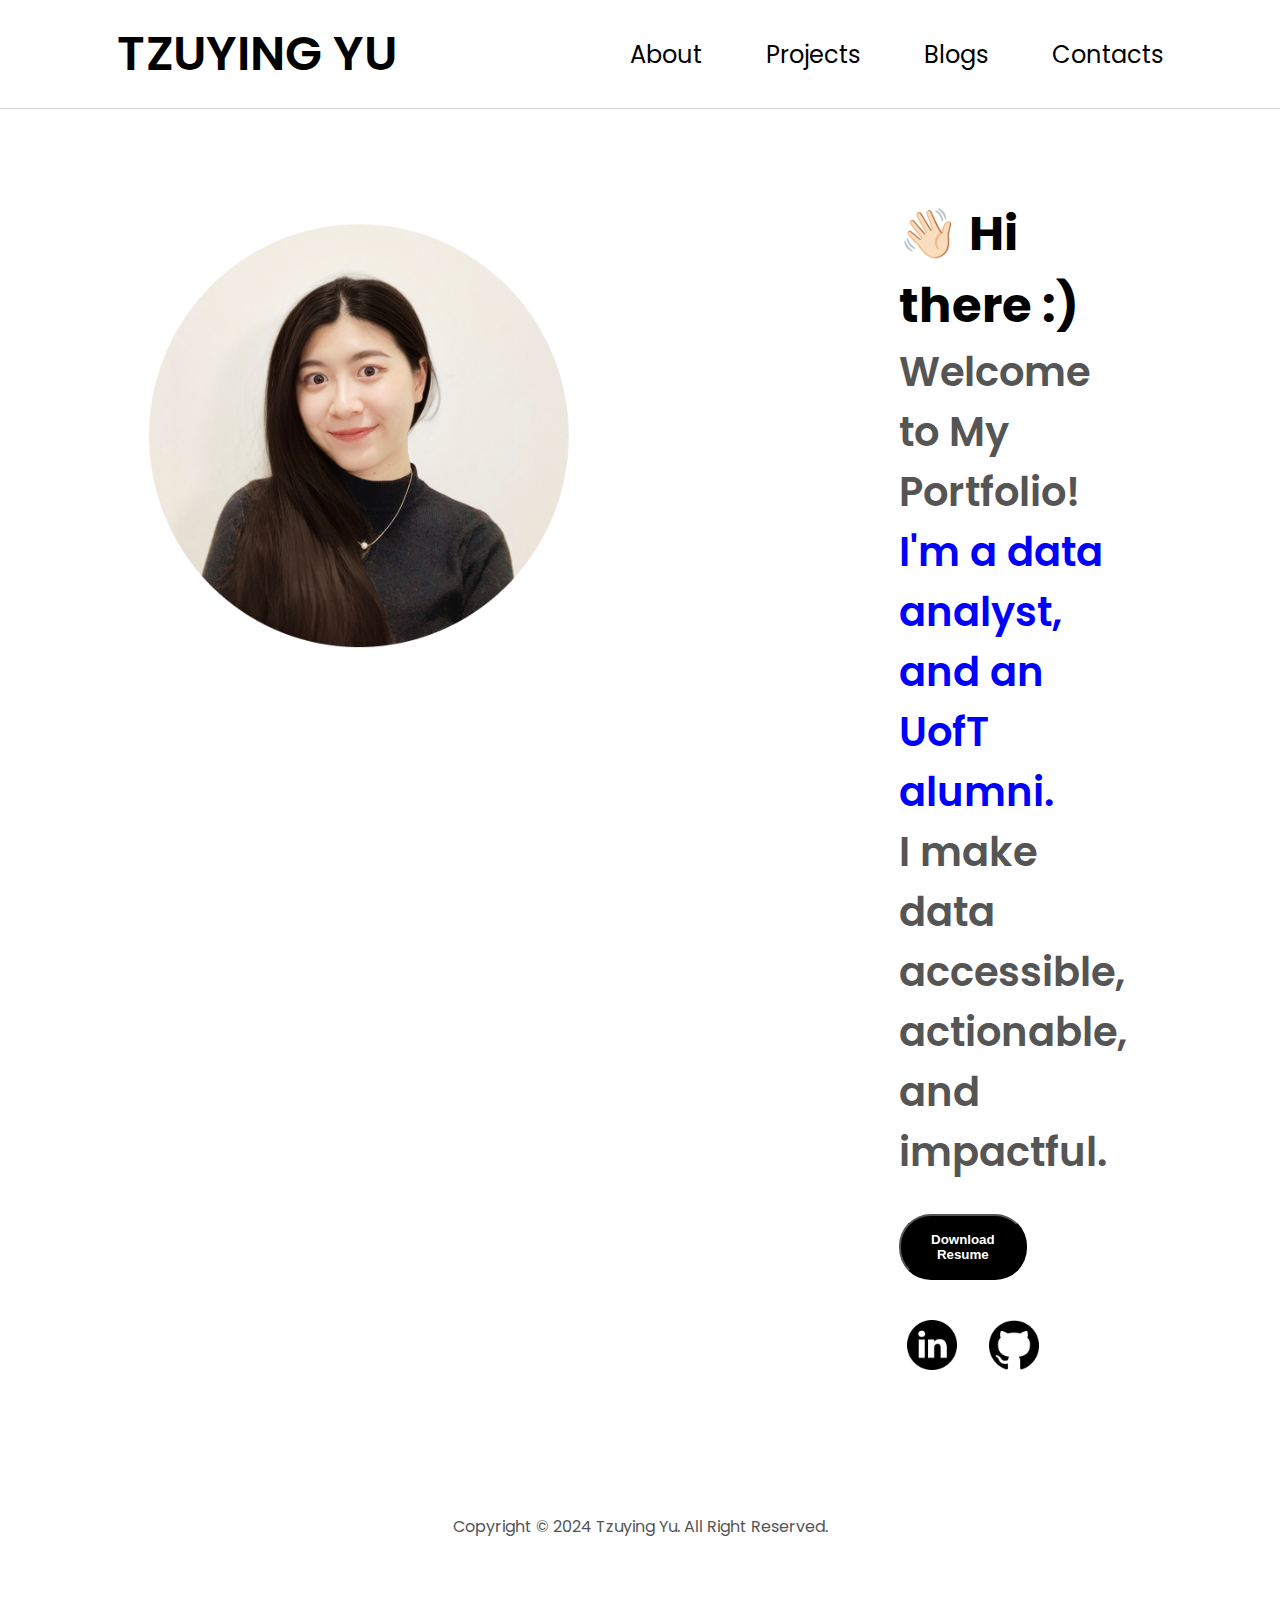
==== commit 8d20abdd: "update project gallery" ====
--- a/index.html
+++ b/index.html
@@ -63,11 +63,8 @@
                     class = "icon"
                     onclick="location.href='https://github.com/tzuying-nicoleyu'"/>
                     
-                    <img src="./assets/email.png" 
-                    alt="" 
-                    class = "icon_email"
-                    onclick="location.href='mailto:tzuying.yu@outlook.com'"/>
-                </div>            
+                </div>  
+            </div>
         </section>
         <footer>
             <p>Copyright &#169; 2024 Tzuying Yu. All Right Reserved.</p>
--- a/style.css
+++ b/style.css
@@ -179,6 +179,8 @@
 .section_text {
     align-self: center;
     text-align: left;
+    padding: 2rem;
+    margin-top: 3rem;
 }
 
 .title{
--- a/media.css
+++ b/media.css
@@ -7,6 +7,9 @@
    .about-container {
     flex-wrap: wrap;
    }
+   .gallery-container {
+    grid-template-columns: repeat(4, 1fr);  /* 2 cards per row on medium screens */
+}
 }
 
 @media screen and (max-width:1200px) {
@@ -47,9 +50,12 @@
     .about-container {
         margin-top: 0;
     }
+    .gallery-container {
+        grid-template-columns: repeat(3, 1fr);  /* 2 cards per row on medium screens */
+    }
 }
 
-@media screen and (max-width:600) {
+@media screen and (max-width:768px) {
     #contact,
     footer {
         height: 40vh;
@@ -113,4 +119,7 @@
     .text-container {
         text-align: justify;
     }
+    .gallery-container {
+        grid-template-columns: 1fr;  /* 2 cards per row on medium screens */
+    }
 }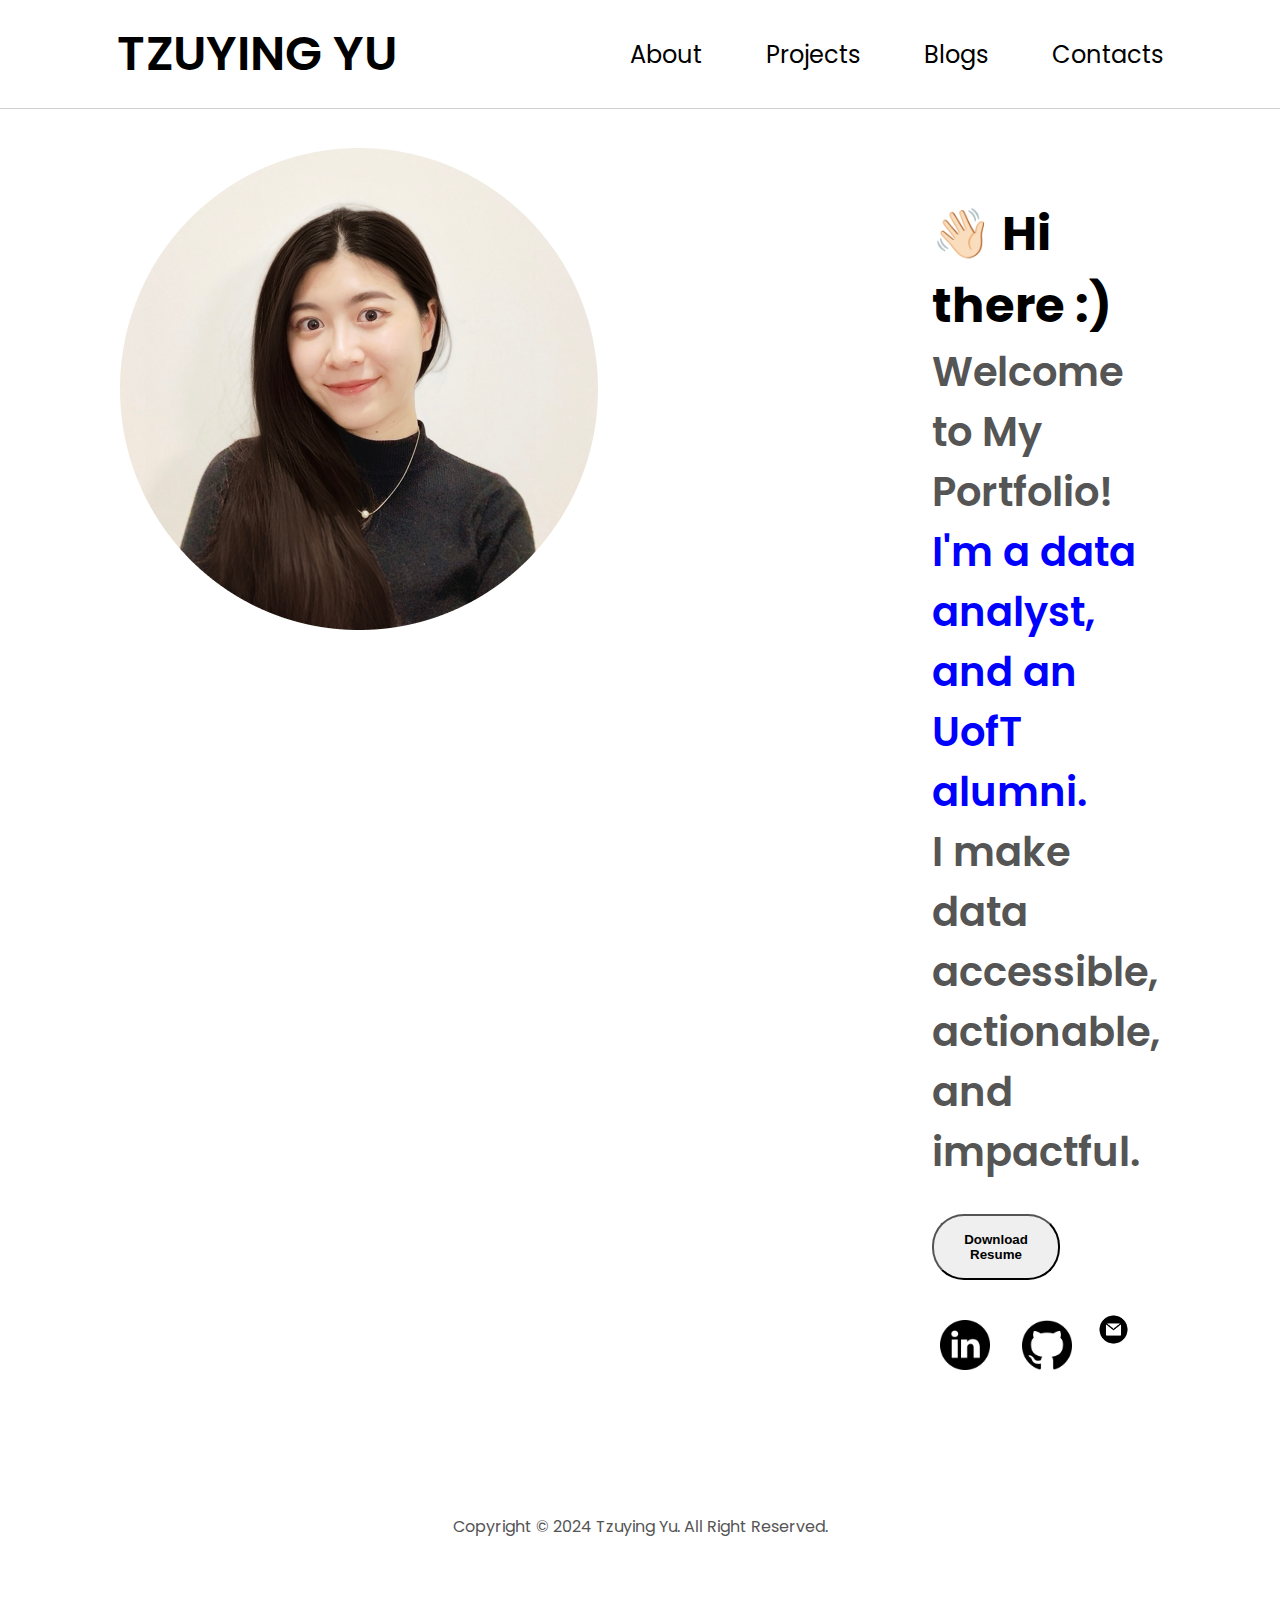
==== commit 5290dd2c: "update hamburger function" ====
--- a/index.html
+++ b/index.html
@@ -31,15 +31,15 @@
                     <span></span>
                 </div>
                 <div class  = "menu-links">
-                    <li><a href="#about"onclick = "toggleMenu()">About</a></li>
-                    <li><a href="#experience"onclick = "toggleMenu()">Experience</a></li>
-                    <li><a href="#projects"onclick = "toggleMenu()">Projects</a></li>
-                    <li><a href="#contacts"onclick = "toggleMenu()">Contacts</a></li>
+                    <li><a href="about.html"onclick = "toggleMenu()">About</a></li>
+                    <li><a href="blogs.html"onclick = "toggleMenu()">Blogs</a></li>
+                    <li><a href="projects.html"onclick = "toggleMenu()">Projects</a></li>
+                    <li><a href="contacts.html"onclick = "toggleMenu()">Contacts</a></li>
                 </div>
             </div>
         </nav>
         <section id="profile">
-            <div class="section-pic-container">
+            <div class="section_pic-container">
                 <img src="./assets/profile-pic.png" alt="profile pic"
                  />
             </div>
@@ -49,7 +49,7 @@
                 <p class="section_text_color">I'm a data analyst, and an UofT alumni.</p>
                 <p class = "section_text_end">I make data accessible, actionable, and impactful.</p>
                 <div class = "btn-container">
-                    <button class = "btn btn-color-1 btn-profile" onclick="window.open('./assets/resume.pdf')">
+                    <button class = "btn btn-color-2" onclick="window.open('./assets/resume.pdf')">
                         Download Resume</button>
                 </div>
                 <div id = "social-container">
@@ -63,8 +63,11 @@
                     class = "icon"
                     onclick="location.href='https://github.com/tzuying-nicoleyu'"/>
                     
-                </div>  
-            </div>
+                    <img src="./assets/email.png" 
+                    alt="" 
+                    class = "icon_email"
+                    onclick="location.href='mailto:tzuying.yu@outlook.com'"/>
+                </div>            
         </section>
         <footer>
             <p>Copyright &#169; 2024 Tzuying Yu. All Right Reserved.</p>
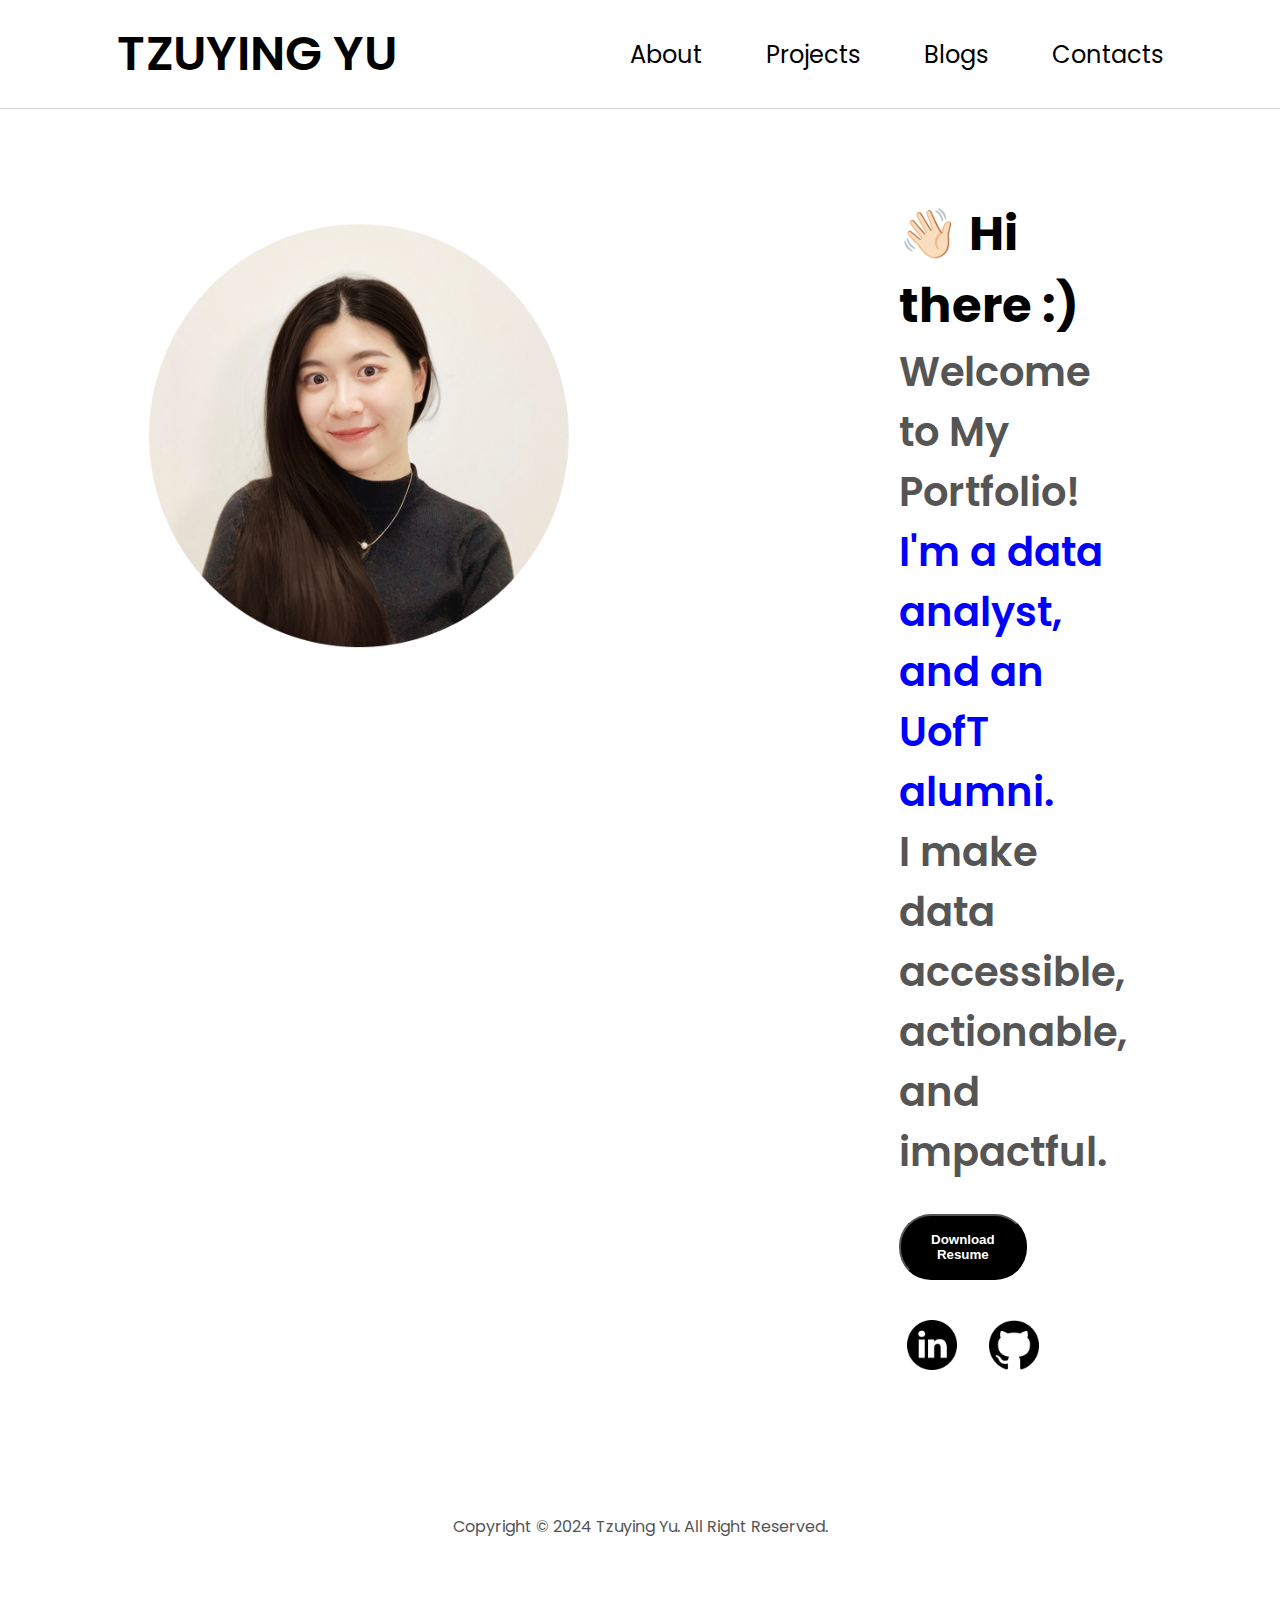
==== commit fc0ac6ec: "Merge remote-tracking branch 'origin/main'" ====
--- a/index.html
+++ b/index.html
@@ -39,7 +39,7 @@
             </div>
         </nav>
         <section id="profile">
-            <div class="section_pic-container">
+            <div class="section-pic-container">
                 <img src="./assets/profile-pic.png" alt="profile pic"
                  />
             </div>
@@ -49,7 +49,7 @@
                 <p class="section_text_color">I'm a data analyst, and an UofT alumni.</p>
                 <p class = "section_text_end">I make data accessible, actionable, and impactful.</p>
                 <div class = "btn-container">
-                    <button class = "btn btn-color-2" onclick="window.open('./assets/resume.pdf')">
+                    <button class = "btn btn-color-1 btn-profile" onclick="window.open('./assets/resume.pdf')">
                         Download Resume</button>
                 </div>
                 <div id = "social-container">
@@ -63,11 +63,8 @@
                     class = "icon"
                     onclick="location.href='https://github.com/tzuying-nicoleyu'"/>
                     
-                    <img src="./assets/email.png" 
-                    alt="" 
-                    class = "icon_email"
-                    onclick="location.href='mailto:tzuying.yu@outlook.com'"/>
-                </div>            
+                </div>  
+            </div>
         </section>
         <footer>
             <p>Copyright &#169; 2024 Tzuying Yu. All Right Reserved.</p>
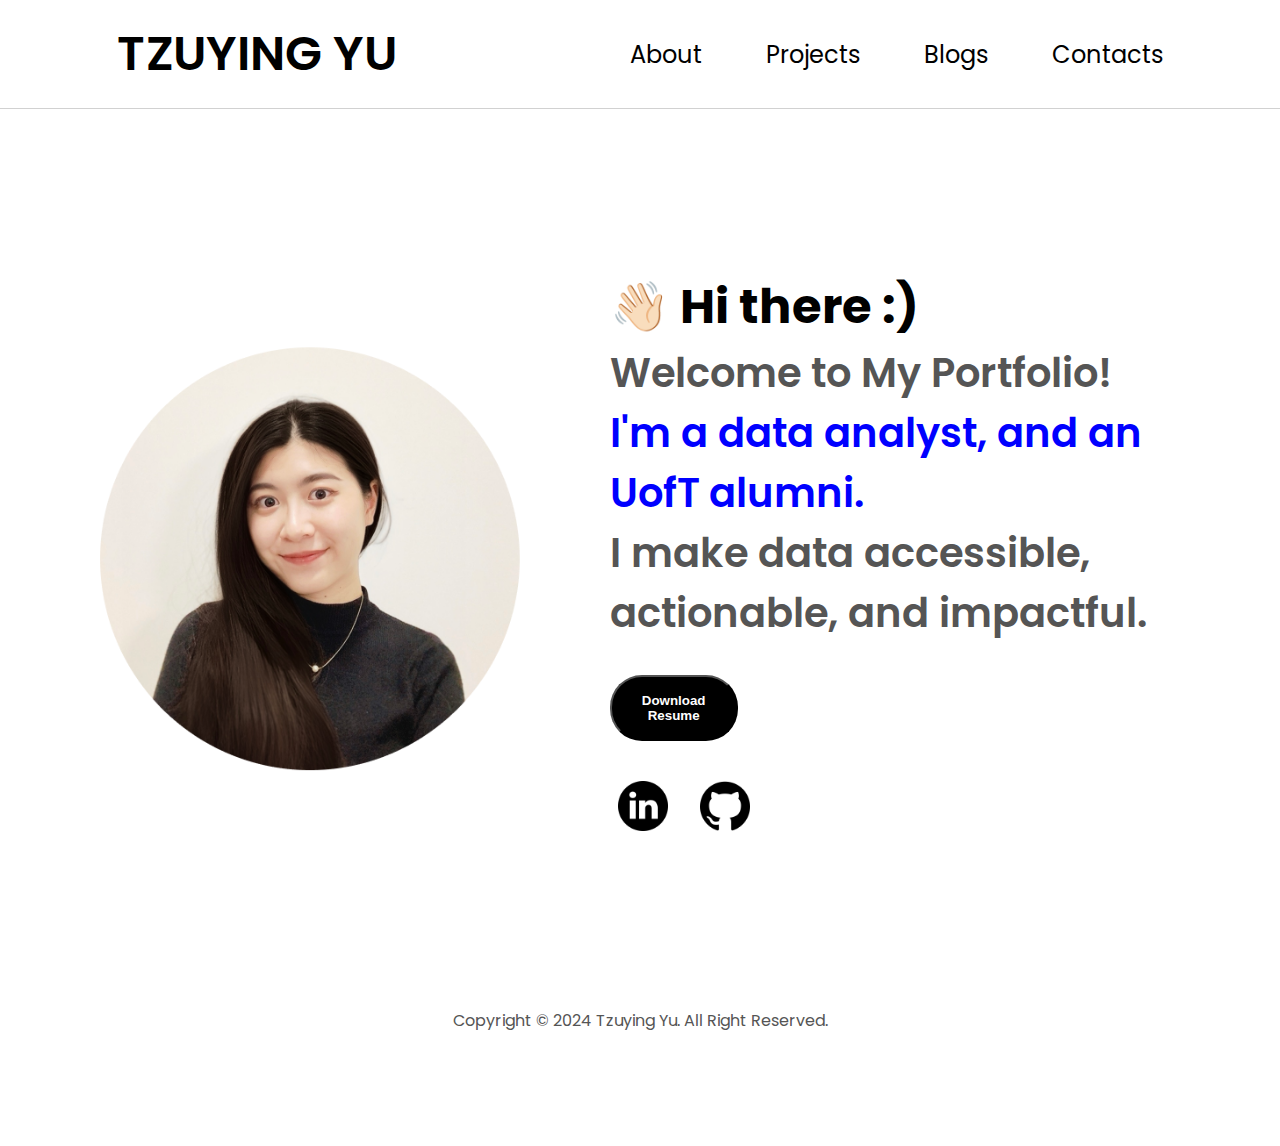
==== commit a2971435: "fixing some display bug on responsive web features" ====
--- a/index.html
+++ b/index.html
@@ -11,7 +11,7 @@
     <body>
         <nav id = "desktop-nav">
             <div class = "logo">
-                <a herf = "https://tzuying-yu-nicole.netlify.app/">TZUYING YU</a>
+                <a href = "https://tzuying-yu-nicole.netlify.app/">TZUYING YU</a>
             </div>
             <div>
                 <ul class = "nav-links">
@@ -23,7 +23,9 @@
             </div>
         </nav>
         <nav id = "hamburger-nav">
-            <div class = "logo">Tzuying Yu</div>
+            <div class = "logo">
+                <a herf = "https://tzuying-yu-nicole.netlify.app/">TZUYING YU</a>
+            </div>
             <div class = "hamburger-menu">
                 <div class = "hamburger-icon" onclick = "toggleMenu()">
                     <span></span>
@@ -31,10 +33,12 @@
                     <span></span>
                 </div>
                 <div class  = "menu-links">
-                    <li><a href="about.html"onclick = "toggleMenu()">About</a></li>
-                    <li><a href="blogs.html"onclick = "toggleMenu()">Blogs</a></li>
-                    <li><a href="projects.html"onclick = "toggleMenu()">Projects</a></li>
-                    <li><a href="contacts.html"onclick = "toggleMenu()">Contacts</a></li>
+                    <ul
+                        <li><a href="about.html"onclick = "toggleMenu()">About</a></li>
+                        <li><a href="blogs.html"onclick = "toggleMenu()">Blogs</a></li>
+                        <li><a href="projects.html"onclick = "toggleMenu()">Projects</a></li>
+                        <li><a href="contacts.html"onclick = "toggleMenu()">Contacts</a></li>
+                    </ul>
                 </div>
             </div>
         </nav>
@@ -43,11 +47,13 @@
                 <img src="./assets/profile-pic.png" alt="profile pic"
                  />
             </div>
-            <div class = "section_text">
-                <h1 class="title">👋🏻 Hi there :)</h1>
-                <p>Welcome to My Portfolio!</p>
-                <p class="section_text_color">I'm a data analyst, and an UofT alumni.</p>
-                <p class = "section_text_end">I make data accessible, actionable, and impactful.</p>
+            <div class = "section-text">
+                <div class = "section-text-container">
+                    <h1 class="title">👋🏻 Hi there :)</h1>
+                    <p>Welcome to My Portfolio!</p>
+                    <p class="section_text_color">I'm a data analyst, and an UofT alumni.</p>
+                    <p class = "section_text_end">I make data accessible, actionable, and impactful.</p>
+                </div>
                 <div class = "btn-container">
                     <button class = "btn btn-color-1 btn-profile" onclick="window.open('./assets/resume.pdf')">
                         Download Resume</button>
--- a/style.css
+++ b/style.css
@@ -164,8 +164,14 @@
 #profile{
     display: flex;
     justify-content: center;
-    gap: 17rem;
-    height:70vh;
+    align-items: center;
+    gap: 2rem;  /* Space between picture and text */
+    max-width: 1200px;
+    margin: 0 auto;
+    padding: 2rem;
+    border: 2px ;  /* Or your preferred border color */
+    border-radius: 1rem;
+    margin-top: 3rem;  /* Space from nav */
 }
 
 .section-pic-container{
@@ -175,8 +181,14 @@
     justify-content: center; 
     padding-top: 5rem;
 }
-
-.section_text {
+section-pic-container img {
+    width: 100%;
+    height: auto;
+    object-fit: cover;
+    border-radius: 50%;  /* If you want circular image */
+}
+
+.section-text {
     align-self: center;
     text-align: left;
     padding: 2rem;
@@ -187,7 +199,7 @@
     font-size: 3rem;
 }
 
-.section_text p {
+.section-text p {
     font-weight: 600;
     font-size: 2.5rem;
 }
@@ -257,11 +269,13 @@
 
 #about {
     position: relative;
+    margin: 0 auto;
 }
 
 .about-container {
-    margin:0 10rem;
-    max-width: 1400px;
+    width: 90%;
+    margin: 0 auto;
+    padding: 2rem;
 }
 
 .about-title {
@@ -275,7 +289,7 @@
     text-align: justify;
     font-size: 20px;
     font-family: Georgia, serif;
-    margin: 2rem 0;
+    margin: 1rem 0;
 
 }
 
@@ -349,14 +363,15 @@
 
 #contact {
     display: flex;
-    max-height: 75vh;
+    min-height: 75vh;
+    justify-content: center;
+    align-items: center;
 }
 
 .contact-container{
-    position: fixed;
-    top: 45%;
-    left: 50%;
-    transform: translate(-50%, -50%);
+    max-width: 1000px;
+    width: 80%;
+    padding: 2 rem;
 }
 .contact-title{
     text-align: center;
--- a/media.css
+++ b/media.css
@@ -12,7 +12,7 @@
 }
 }
 
-@media screen and (max-width:1200px) {
+@media screen and (max-width:1000px) {
     #desktop-nav{
         display: none;
     }
@@ -20,7 +20,18 @@
     #hamburger-nav{
         display: flex;
     }  
-
+    .menu-links {
+        position: absolute;
+        z-index: 100; 
+    }
+    .menu-links a{
+        position: relative;
+        z-index: 101;
+        pointer-events: auto;
+    }
+    .hamburger-menu {
+        pointer-events: auto;  /* Ensure clicks pass through */
+    }
     #experience,
     .experience-details-container{
         margin-top: 2rem;
@@ -63,8 +74,21 @@
     }
 
     #profile {
-        height: 83vh;
-        margin-bottom: 0;
+        flex-direction: column;
+        text-align: center;
+        margin: 2rem;
+        padding: 1rem;
+        align-items: center;
+    }
+    .section-pic-container {
+        max-width: 200px; 
+        flex: 1;
+        justify-content: center;
+    }
+    
+    .section-text {
+        flex: 1;
+        max-width: 500px;  /* Adjust as needed */
     }
 
     article {
@@ -77,7 +101,6 @@
     }
 
     .about-container,
-    .contact-info-upper-container,
     .btn-container {
         flex-wrap: wrap;
     }
@@ -89,6 +112,19 @@
     .nav-links li a {
         font-size: 1rem;
     }
+    .menu-links {
+        position: absolute;
+        z-index: 100; 
+    }
+    .menu-links a{
+        position: relative;
+        z-index: 101;
+        pointer-events: auto;
+    }
+    .hamburger-menu {
+        pointer-events: auto;  /* Ensure clicks pass through */
+    }
+
 
     .experience-sub-title{
         font-size: 1.25rem;
@@ -116,10 +152,34 @@
     .title{
         font-size: 2rem;
     }
+    .contact-container .email{
+        font-size: 1 rem;
+    }
     .text-container {
         text-align: justify;
     }
     .gallery-container {
         grid-template-columns: 1fr;  /* 2 cards per row on medium screens */
     }
+    .contact-container {
+        width: 95%;
+        padding: 1rem;
+    }
+}
+@media screen and (max-width: 480px) {
+    .email {
+        font-size: 14px;
+        /* Optional: display email in multiple lines on very small screens */
+        display: flex;
+        flex-direction: column;
+    }
+    
+    /* Optional: split the label and email address */
+    .email::before {
+        display: block;
+        margin-bottom: 0.5rem;
+    }
+    .section-pic-container {
+        max-width: 20px;  /* Smallest size on phones */
+    }
 }